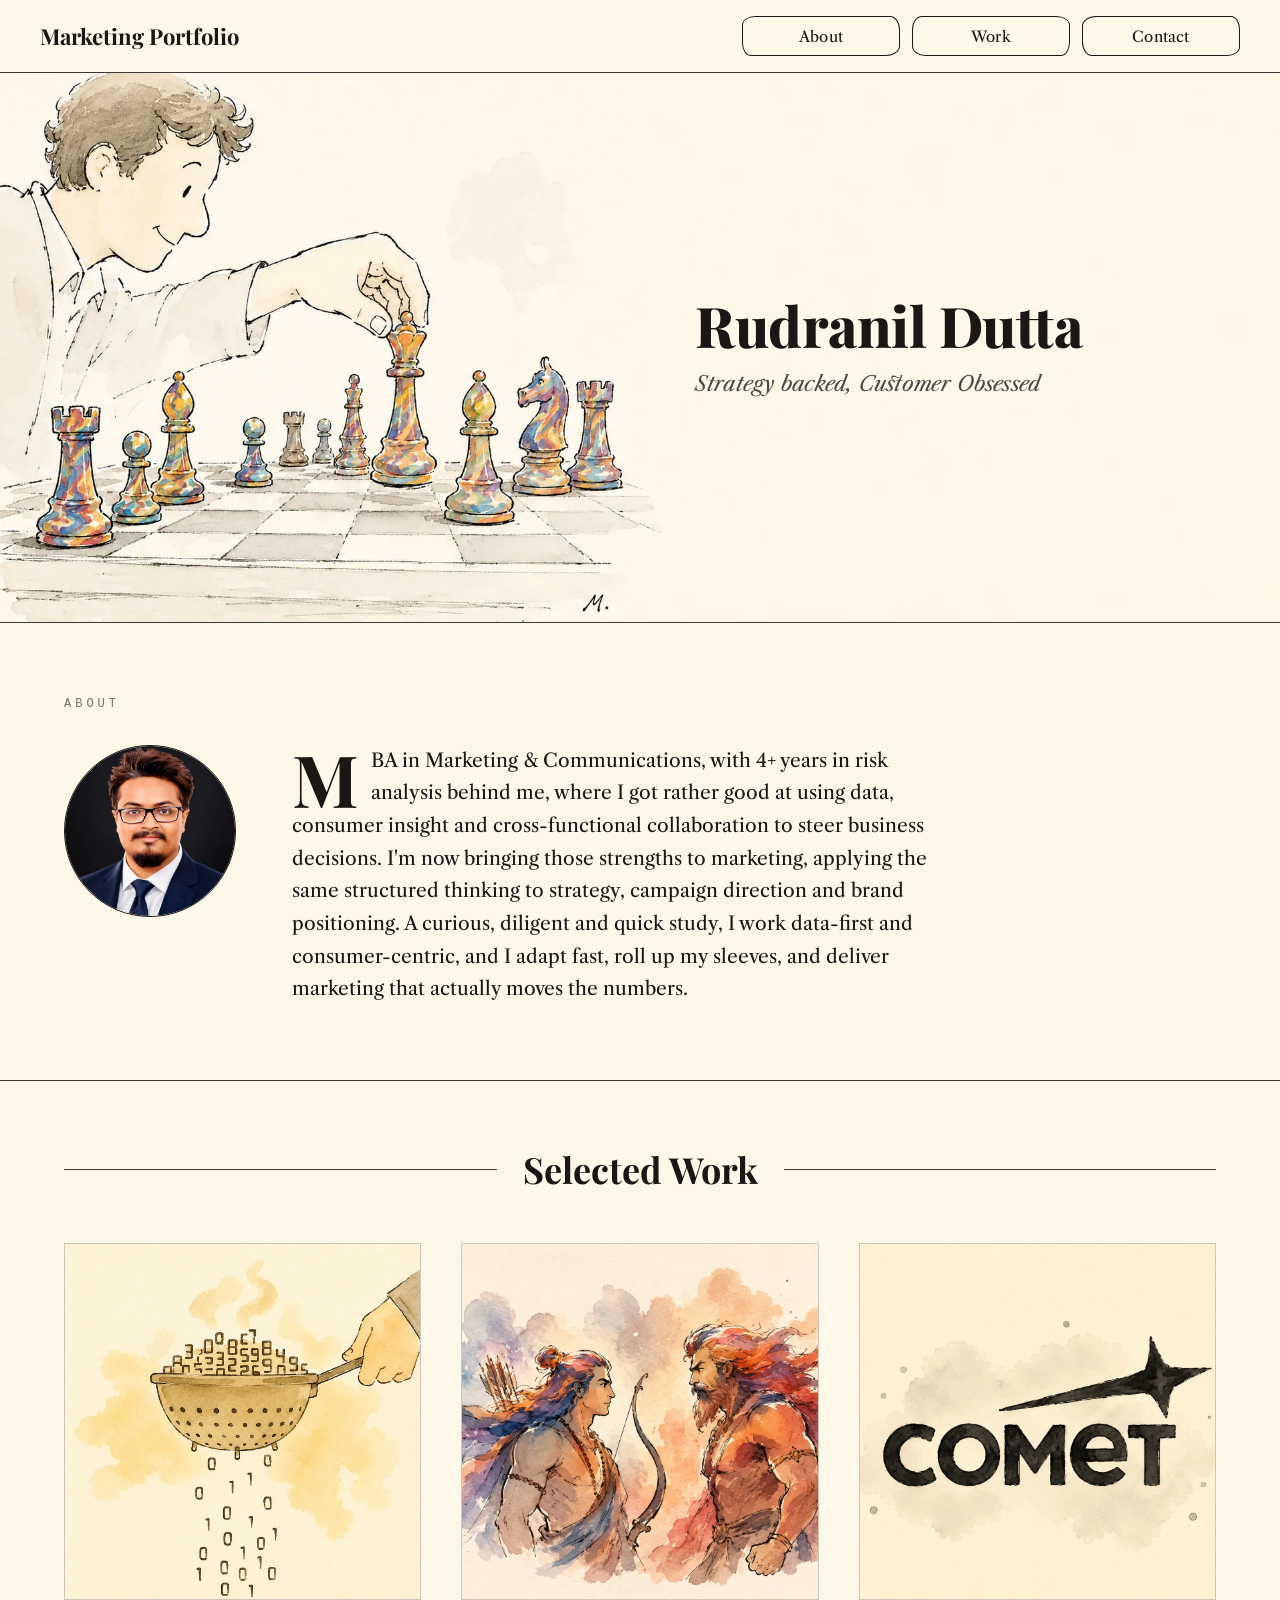
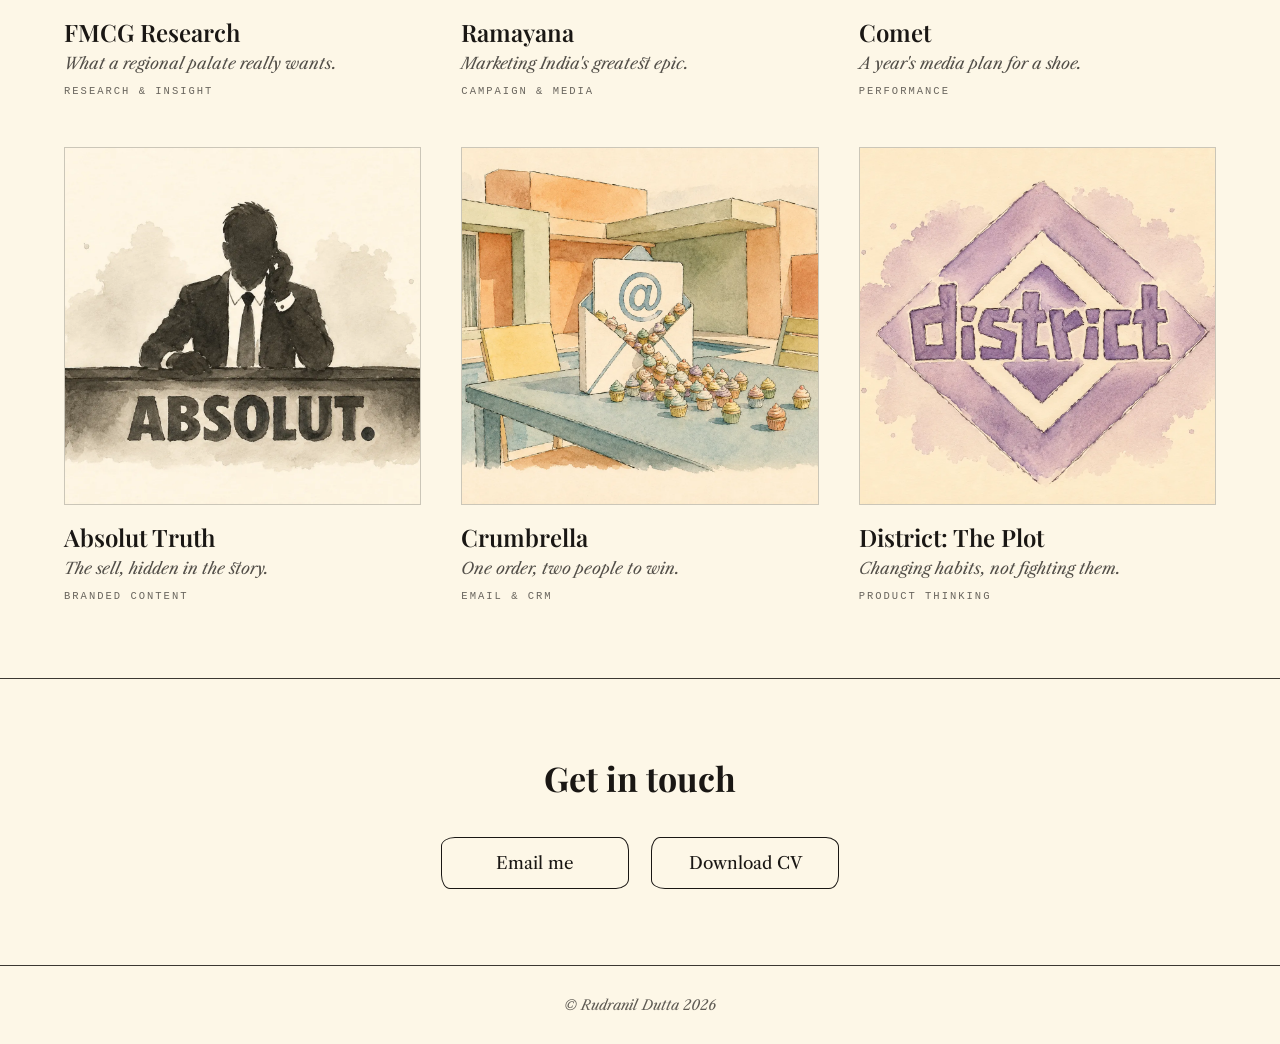
==== index.html @ c4cd290c "Add files via upload" ====
<!DOCTYPE html>
<html lang="en">
<head>
<meta charset="utf-8">
<meta name="viewport" content="width=device-width, initial-scale=1">
<title>Rudranil Dutta · Marketing Portfolio</title>
<meta name="description" content="The marketing portfolio of Rudranil Dutta. Strategy, consumer insight and campaign work across research, branded content, performance media and CRM.">
<meta name="theme-color" content="#FBF8F0">
<meta property="og:type" content="website">
<meta property="og:title" content="Rudranil Dutta · Marketing Portfolio">
<meta property="og:description" content="The marketing portfolio of Rudranil Dutta. Strategy, consumer insight and campaign work across research, branded content, performance media and CRM.">
<meta property="og:image" content="assets/hero-banner.webp">
<meta name="twitter:card" content="summary_large_image">
<meta name="twitter:title" content="Rudranil Dutta · Marketing Portfolio">
<meta name="twitter:description" content="The marketing portfolio of Rudranil Dutta. Strategy, consumer insight and campaign work across research, branded content, performance media and CRM.">
<link rel="icon" href="favicon.svg" type="image/svg+xml">
<link rel="preconnect" href="https://fonts.googleapis.com">
<link rel="preconnect" href="https://fonts.gstatic.com" crossorigin>
<link href="https://fonts.googleapis.com/css2?family=Playfair+Display:ital,wght@0,400;0,500;0,600;0,700;0,800;0,900;1,400;1,500;1,600&family=Libre+Caslon+Text:ital,wght@0,400;0,700;1,400&display=swap" rel="stylesheet">
<style>
  * { box-sizing: border-box; }
  html, body { margin: 0; padding: 0; }
  body { background: #FDF7E7; }
  .nav-desktop { display: flex; gap: 12px; }
  .nav-hamburger { display: none; }
  .work-grid { display: grid; grid-template-columns: repeat(3, 1fr); gap: 50px 40px; }
  .about-row { display: flex; gap: clamp(28px, 5vw, 56px); align-items: flex-start; }
  .hero-name { font-size: clamp(20px, 5.2vw, 56px); }
  .hero-tag { font-size: clamp(11px, 2.4vw, 21px); }
  @media (max-width: 760px) {
    .nav-desktop { display: none; }
    .nav-hamburger { display: flex; }
    .work-grid { grid-template-columns: 1fr; gap: 34px; }
    .about-row { flex-direction: column; align-items: center; text-align: left; }
  }
  .work-card { transition: transform .35s ease; }
  .work-card:hover { transform: translateY(-7px) scale(1.025); }
</style>
</head>
<body>
<div style="background:#FDF7E7;color:#1A1714;font-family:'Libre Caslon Text',Georgia,serif;min-height:100vh;">

  <svg width="0" height="0" style="position:absolute;width:0;height:0;overflow:hidden;" aria-hidden="true" focusable="false">
    <defs>
      <filter id="inkFill" x="-70%" y="-70%" width="240%" height="240%" color-interpolation-filters="sRGB">
        <feTurbulence type="fractalNoise" baseFrequency="0.014 0.019" numOctaves="4" seed="11" stitchTiles="stitch" result="noise"></feTurbulence>
        <feDisplacementMap in="SourceGraphic" in2="noise" scale="46" xChannelSelector="R" yChannelSelector="G" result="disp"></feDisplacementMap>
        <feGaussianBlur in="disp" stdDeviation="0.5"></feGaussianBlur>
      </filter>
    </defs>
  </svg>

  <!-- header -->
  <header style="position:sticky;top:0;z-index:40;background:#FDF7E7;border-bottom:1px solid rgba(26,23,20,0.85);padding:16px clamp(20px,4vw,40px);">
    <div style="display:flex;align-items:center;justify-content:space-between;gap:16px;">
      <div style="font-family:'Playfair Display',serif;font-size:clamp(18px,2.4vw,22px);font-weight:700;">Marketing Portfolio</div>
      <nav class="nav-desktop">
        <a href="#about" data-target="about" style="display:flex;align-items:center;justify-content:center;width:158px;height:40px;border:1.5px solid #1A1714;border-radius:13px 10px 14px 9px / 9px 14px 10px 13px;background:radial-gradient(circle at 50% 50%,#1A1714 0%,#1A1714 74%,rgba(26,23,20,0.4) 90%,rgba(26,23,20,0) 100%) no-repeat center / 0% 0%;color:#1A1714;font-family:'Libre Caslon Text',serif;font-size:15px;letter-spacing:0.2px;text-decoration:none;cursor:pointer;transition:background-size .55s cubic-bezier(.34,.1,.2,1),color .38s ease;">About</a>
        <a href="#work" data-target="work" style="display:flex;align-items:center;justify-content:center;width:158px;height:40px;border:1.5px solid #1A1714;border-radius:10px 14px 9px 13px / 13px 9px 14px 10px;background:radial-gradient(circle at 50% 50%,#1A1714 0%,#1A1714 74%,rgba(26,23,20,0.4) 90%,rgba(26,23,20,0) 100%) no-repeat center / 0% 0%;color:#1A1714;font-family:'Libre Caslon Text',serif;font-size:15px;letter-spacing:0.2px;text-decoration:none;cursor:pointer;transition:background-size .55s cubic-bezier(.34,.1,.2,1),color .38s ease;">Work</a>
        <a href="#contact" data-target="contact" style="display:flex;align-items:center;justify-content:center;width:158px;height:40px;border:1.5px solid #1A1714;border-radius:14px 9px 13px 10px / 10px 13px 9px 14px;background:radial-gradient(circle at 50% 50%,#1A1714 0%,#1A1714 74%,rgba(26,23,20,0.4) 90%,rgba(26,23,20,0) 100%) no-repeat center / 0% 0%;color:#1A1714;font-family:'Libre Caslon Text',serif;font-size:15px;letter-spacing:0.2px;text-decoration:none;cursor:pointer;transition:background-size .55s cubic-bezier(.34,.1,.2,1),color .38s ease;">Contact</a>
      </nav>
      <button id="navToggle" aria-expanded="false" class="nav-hamburger" aria-label="Open menu" style="width:42px;height:42px;border:1.5px solid #1A1714;border-radius:11px 9px 12px 8px / 8px 12px 9px 11px;background:transparent;flex-direction:column;align-items:center;justify-content:center;gap:5px;cursor:pointer;padding:0;">
        <span style="width:18px;height:1.6px;background:#1A1714;display:block;"></span>
        <span style="width:18px;height:1.6px;background:#1A1714;display:block;"></span>
        <span style="width:18px;height:1.6px;background:#1A1714;display:block;"></span>
      </button>
    </div>
    
      <nav id="mobileNav" style="display:none;flex-direction:column;gap:10px;padding-top:16px;">
        <a href="#about" data-target="about" style="display:flex;align-items:center;justify-content:center;height:44px;border:1.5px solid #1A1714;border-radius:13px 10px 14px 9px / 9px 14px 10px 13px;color:#1A1714;font-family:'Libre Caslon Text',serif;font-size:16px;text-decoration:none;background:radial-gradient(circle at 50% 50%,#1A1714 0%,#1A1714 74%,rgba(26,23,20,0.4) 90%,rgba(26,23,20,0) 100%) no-repeat center / 0% 0%;transition:background-size .55s cubic-bezier(.34,.1,.2,1),color .38s ease;">About</a>
        <a href="#work" data-target="work" style="display:flex;align-items:center;justify-content:center;height:44px;border:1.5px solid #1A1714;border-radius:10px 14px 9px 13px / 13px 9px 14px 10px;color:#1A1714;font-family:'Libre Caslon Text',serif;font-size:16px;text-decoration:none;background:radial-gradient(circle at 50% 50%,#1A1714 0%,#1A1714 74%,rgba(26,23,20,0.4) 90%,rgba(26,23,20,0) 100%) no-repeat center / 0% 0%;transition:background-size .55s cubic-bezier(.34,.1,.2,1),color .38s ease;">Work</a>
        <a href="#contact" data-target="contact" style="display:flex;align-items:center;justify-content:center;height:44px;border:1.5px solid #1A1714;border-radius:14px 9px 13px 10px / 10px 13px 9px 14px;color:#1A1714;font-family:'Libre Caslon Text',serif;font-size:16px;text-decoration:none;background:radial-gradient(circle at 50% 50%,#1A1714 0%,#1A1714 74%,rgba(26,23,20,0.4) 90%,rgba(26,23,20,0) 100%) no-repeat center / 0% 0%;transition:background-size .55s cubic-bezier(.34,.1,.2,1),color .38s ease;">Contact</a>
      </nav>
    
  </header>

  <!-- hero -->
  <section>
    <div style="position:relative;width:100%;">
      <img src="assets/hero-banner.webp" alt="Watercolour banner of a man moving a colourful queen forward across a chessboard, with empty ivory paper on the right" style="display:block;width:100%;height:auto;"/>
      <div style="position:absolute;top:0;right:0;height:100%;width:46%;display:flex;flex-direction:column;justify-content:center;padding:0 clamp(12px,3.6vw,52px) 0 4px;z-index:2;">
        <h1 class="hero-name" style="margin:0;font-family:'Playfair Display',serif;font-weight:800;line-height:1.03;letter-spacing:-0.5px;">Rudranil Dutta</h1>
        <p class="hero-tag" style="margin:clamp(7px,1.4vw,16px) 0 0;font-family:'Libre Caslon Text',serif;font-style:italic;line-height:1.34;color:rgba(26,23,20,0.78);">Strategy backed, Customer Obsessed</p>
      </div>
    </div>
  </section>

  <!-- about -->
  <section data-sec="about" style="padding:clamp(46px,6vw,74px) clamp(22px,6vw,64px);border-top:1px solid rgba(26,23,20,0.85);">
    <div style="font-family:ui-monospace,Menlo,monospace;font-size:12px;letter-spacing:4px;color:rgba(26,23,20,0.6);margin-bottom:clamp(24px,3vw,34px);">ABOUT</div>
    <div class="about-row">
      <div style="flex:0 0 auto;width:clamp(134px,15vw,172px);height:clamp(134px,15vw,172px);border-radius:50%;overflow:hidden;border:1.5px solid #1A1714;">
        <img src="assets/headshot.webp" alt="Portrait of Rudranil Dutta" style="width:100%;height:100%;object-fit:cover;object-position:50% 22%;display:block;"/>
      </div>
      <p style="margin:0;max-width:660px;font-family:'Libre Caslon Text',serif;font-size:clamp(17px,1.9vw,19px);line-height:1.72;">
        <span style="float:left;font-family:'Playfair Display',serif;font-size:clamp(58px,7vw,72px);line-height:0.72;font-weight:700;padding:8px 12px 0 0;">M</span>BA in Marketing &amp; Communications, with 4+ years in risk analysis behind me, where I got rather good at using data, consumer insight and cross-functional collaboration to steer business decisions. I'm now bringing those strengths to marketing, applying the same structured thinking to strategy, campaign direction and brand positioning. A curious, diligent and quick study, I work data-first and consumer-centric, and I adapt fast, roll up my sleeves, and deliver marketing that actually moves the numbers.
      </p>
    </div>
  </section>

  <!-- work -->
  <section data-sec="work" style="padding:clamp(42px,5vw,64px) clamp(22px,6vw,64px) clamp(56px,7vw,76px);border-top:1px solid rgba(26,23,20,0.85);">
    <div style="display:flex;align-items:center;gap:clamp(16px,3vw,26px);margin-bottom:clamp(34px,5vw,50px);">
      <div style="flex:1;height:1px;background:rgba(26,23,20,0.85);"></div>
      <h2 style="margin:0;font-family:'Playfair Display',serif;font-weight:700;font-size:clamp(26px,4vw,36px);white-space:nowrap;">Selected Work</h2>
      <div style="flex:1;height:1px;background:rgba(26,23,20,0.85);"></div>
    </div>
    <div class="work-grid">
      <a class="work-card" href="Regional-Palate-Case-Study.html" style="display:flex;flex-direction:column;text-decoration:none;color:#1A1714;transition:transform .35s ease;">
  <div style="width:100%;aspect-ratio:1 / 1;overflow:hidden;border:1px solid rgba(26,23,20,0.22);background:#FDF7E7;">
    <img src="assets/cs-fmcg.webp" alt="Watercolour of a hand straining a colander of numbers into falling binary" loading="lazy" style="width:100%;height:100%;object-fit:cover;display:block;"/>
  </div>
  <div style="margin-top:16px;font-family:'Playfair Display',serif;font-size:clamp(23px,2.6vw,24px);font-weight:600;">FMCG Research</div>
  <div style="margin-top:5px;font-family:'Libre Caslon Text',serif;font-style:italic;font-size:16px;color:rgba(26,23,20,0.75);">What a regional palate really wants.</div>
  <div style="margin-top:12px;font-family:ui-monospace,Menlo,monospace;font-size:10.5px;letter-spacing:2px;color:rgba(26,23,20,0.65);">RESEARCH &amp; INSIGHT</div>
</a>
<a class="work-card" href="Ramayana-Case-Study.html" style="display:flex;flex-direction:column;text-decoration:none;color:#1A1714;transition:transform .35s ease;">
  <div style="width:100%;aspect-ratio:1 / 1;overflow:hidden;border:1px solid rgba(26,23,20,0.22);background:#FDF7E7;">
    <img src="assets/cs-ramayana.webp" alt="Watercolour illustration for the Ramayana campaign" loading="lazy" style="width:100%;height:100%;object-fit:cover;display:block;"/>
  </div>
  <div style="margin-top:16px;font-family:'Playfair Display',serif;font-size:clamp(23px,2.6vw,24px);font-weight:600;">Ramayana</div>
  <div style="margin-top:5px;font-family:'Libre Caslon Text',serif;font-style:italic;font-size:16px;color:rgba(26,23,20,0.75);">Marketing India's greatest epic.</div>
  <div style="margin-top:12px;font-family:ui-monospace,Menlo,monospace;font-size:10.5px;letter-spacing:2px;color:rgba(26,23,20,0.65);">CAMPAIGN &amp; MEDIA</div>
</a>
<a class="work-card" href="Comet-Case-Study.html" style="display:flex;flex-direction:column;text-decoration:none;color:#1A1714;transition:transform .35s ease;">
  <div style="width:100%;aspect-ratio:1 / 1;overflow:hidden;border:1px solid rgba(26,23,20,0.22);background:#FDF7E7;">
    <img src="assets/cs-comet.webp" alt="Watercolour illustration of the Comet shoe campaign" loading="lazy" style="width:100%;height:100%;object-fit:cover;display:block;"/>
  </div>
  <div style="margin-top:16px;font-family:'Playfair Display',serif;font-size:clamp(23px,2.6vw,24px);font-weight:600;">Comet</div>
  <div style="margin-top:5px;font-family:'Libre Caslon Text',serif;font-style:italic;font-size:16px;color:rgba(26,23,20,0.75);">A year's media plan for a shoe.</div>
  <div style="margin-top:12px;font-family:ui-monospace,Menlo,monospace;font-size:10.5px;letter-spacing:2px;color:rgba(26,23,20,0.65);">PERFORMANCE</div>
</a>
<a class="work-card" href="Absolut-Truth-Case-Study.html" style="display:flex;flex-direction:column;text-decoration:none;color:#1A1714;transition:transform .35s ease;">
  <div style="width:100%;aspect-ratio:1 / 1;overflow:hidden;border:1px solid rgba(26,23,20,0.22);background:#FDF7E7;">
    <img src="assets/cs-absolut.webp" alt="Watercolour illustration for Absolut branded content" loading="lazy" style="width:100%;height:100%;object-fit:cover;display:block;"/>
  </div>
  <div style="margin-top:16px;font-family:'Playfair Display',serif;font-size:clamp(23px,2.6vw,24px);font-weight:600;">Absolut Truth</div>
  <div style="margin-top:5px;font-family:'Libre Caslon Text',serif;font-style:italic;font-size:16px;color:rgba(26,23,20,0.75);">The sell, hidden in the story.</div>
  <div style="margin-top:12px;font-family:ui-monospace,Menlo,monospace;font-size:10.5px;letter-spacing:2px;color:rgba(26,23,20,0.65);">BRANDED CONTENT</div>
</a>
<a class="work-card" href="Crumbrella-Case-Study.html" style="display:flex;flex-direction:column;text-decoration:none;color:#1A1714;transition:transform .35s ease;">
  <div style="width:100%;aspect-ratio:1 / 1;overflow:hidden;border:1px solid rgba(26,23,20,0.22);background:#FDF7E7;">
    <img src="assets/cs-crumbrella.webp" alt="Watercolour illustration of the Crumbrella concept" loading="lazy" style="width:100%;height:100%;object-fit:cover;display:block;"/>
  </div>
  <div style="margin-top:16px;font-family:'Playfair Display',serif;font-size:clamp(23px,2.6vw,24px);font-weight:600;">Crumbrella</div>
  <div style="margin-top:5px;font-family:'Libre Caslon Text',serif;font-style:italic;font-size:16px;color:rgba(26,23,20,0.75);">One order, two people to win.</div>
  <div style="margin-top:12px;font-family:ui-monospace,Menlo,monospace;font-size:10.5px;letter-spacing:2px;color:rgba(26,23,20,0.65);">EMAIL &amp; CRM</div>
</a>
<a class="work-card" href="District-Plot-Case-Study.html" style="display:flex;flex-direction:column;text-decoration:none;color:#1A1714;transition:transform .35s ease;">
  <div style="width:100%;aspect-ratio:1 / 1;overflow:hidden;border:1px solid rgba(26,23,20,0.22);background:#FDF7E7;">
    <img src="assets/cs-district.webp" alt="Watercolour illustration for District: The Plot" loading="lazy" style="width:100%;height:100%;object-fit:cover;display:block;"/>
  </div>
  <div style="margin-top:16px;font-family:'Playfair Display',serif;font-size:clamp(23px,2.6vw,24px);font-weight:600;">District: The Plot</div>
  <div style="margin-top:5px;font-family:'Libre Caslon Text',serif;font-style:italic;font-size:16px;color:rgba(26,23,20,0.75);">Changing habits, not fighting them.</div>
  <div style="margin-top:12px;font-family:ui-monospace,Menlo,monospace;font-size:10.5px;letter-spacing:2px;color:rgba(26,23,20,0.65);">PRODUCT THINKING</div>
</a>
    </div>
  </section>

  <!-- contact -->
  <section data-sec="contact" style="padding:clamp(50px,7vw,76px) clamp(22px,6vw,64px);border-top:1px solid rgba(26,23,20,0.85);text-align:center;">
    <h2 style="margin:0 0 clamp(28px,4vw,36px);font-family:'Playfair Display',serif;font-weight:700;font-size:clamp(28px,4vw,34px);">Get in touch</h2>
    <div style="display:flex;gap:clamp(14px,2vw,22px);justify-content:center;flex-wrap:wrap;">
      <a href="mailto:rudranil06@gmail.com" style="display:flex;align-items:center;justify-content:center;width:188px;max-width:100%;height:52px;border:1.5px solid #1A1714;border-radius:14px 10px 13px 9px / 9px 13px 10px 14px;background:radial-gradient(circle at 50% 50%,#1A1714 0%,#1A1714 74%,rgba(26,23,20,0.4) 90%,rgba(26,23,20,0) 100%) no-repeat center / 0% 0%;color:#1A1714;font-family:'Libre Caslon Text',serif;font-size:17px;text-decoration:none;cursor:pointer;transition:background-size .55s cubic-bezier(.34,.1,.2,1),color .38s ease;">Email me</a>
      <a href="Rudranil-Dutta-CV.pdf" download target="_blank" rel="noopener" style="display:flex;align-items:center;justify-content:center;width:188px;max-width:100%;height:52px;border:1.5px solid #1A1714;border-radius:9px 13px 10px 14px / 14px 10px 13px 9px;background:radial-gradient(circle at 50% 50%,#1A1714 0%,#1A1714 74%,rgba(26,23,20,0.4) 90%,rgba(26,23,20,0) 100%) no-repeat center / 0% 0%;color:#1A1714;font-family:'Libre Caslon Text',serif;font-size:17px;text-decoration:none;cursor:pointer;transition:background-size .55s cubic-bezier(.34,.1,.2,1),color .38s ease;">Download CV</a>
    </div>
  </section>

  <!-- footer -->
  <footer style="padding:30px;border-top:1px solid rgba(26,23,20,0.85);text-align:center;">
    <div style="font-family:'Libre Caslon Text',serif;font-style:italic;font-size:14px;color:rgba(26,23,20,0.7);">&copy; Rudranil Dutta 2026</div>
  </footer>

</div>
<script src="assets/site.js"></script>
<script src="assets/home.js"></script>
</body>
</html>
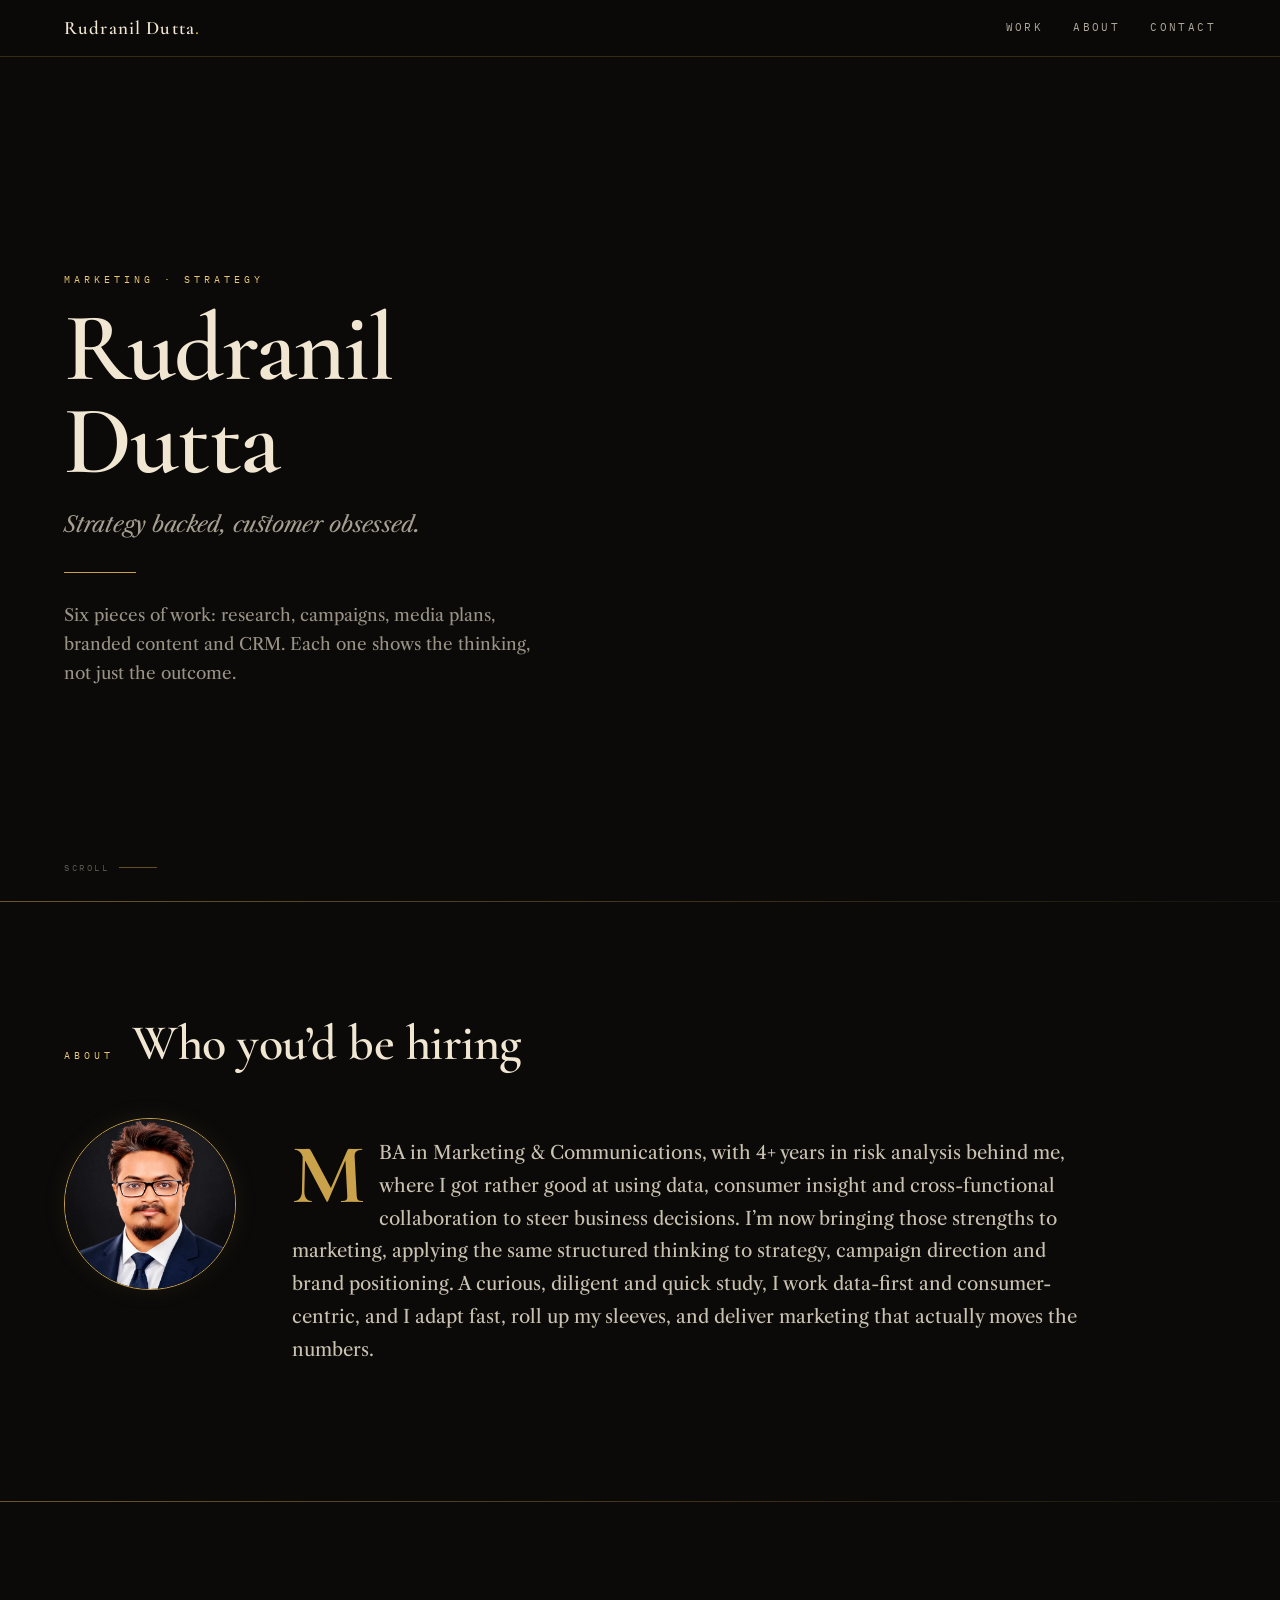
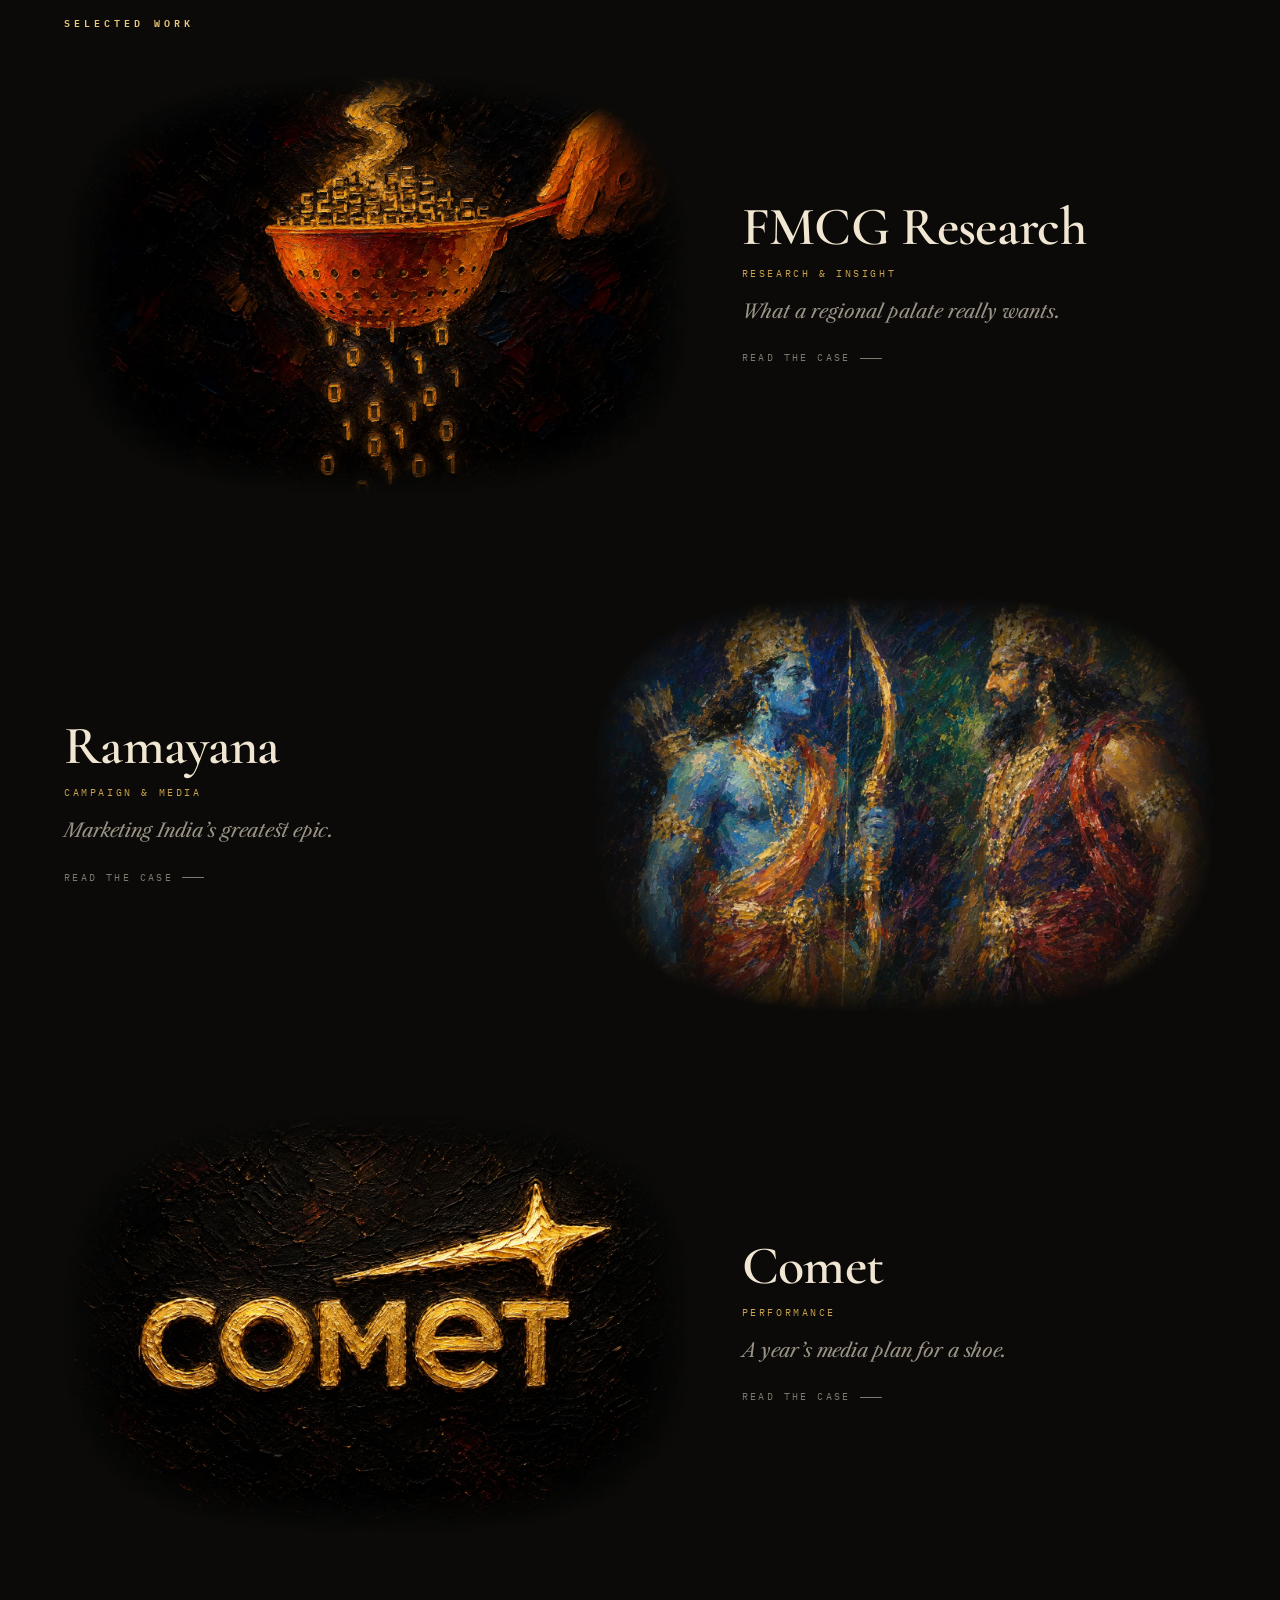
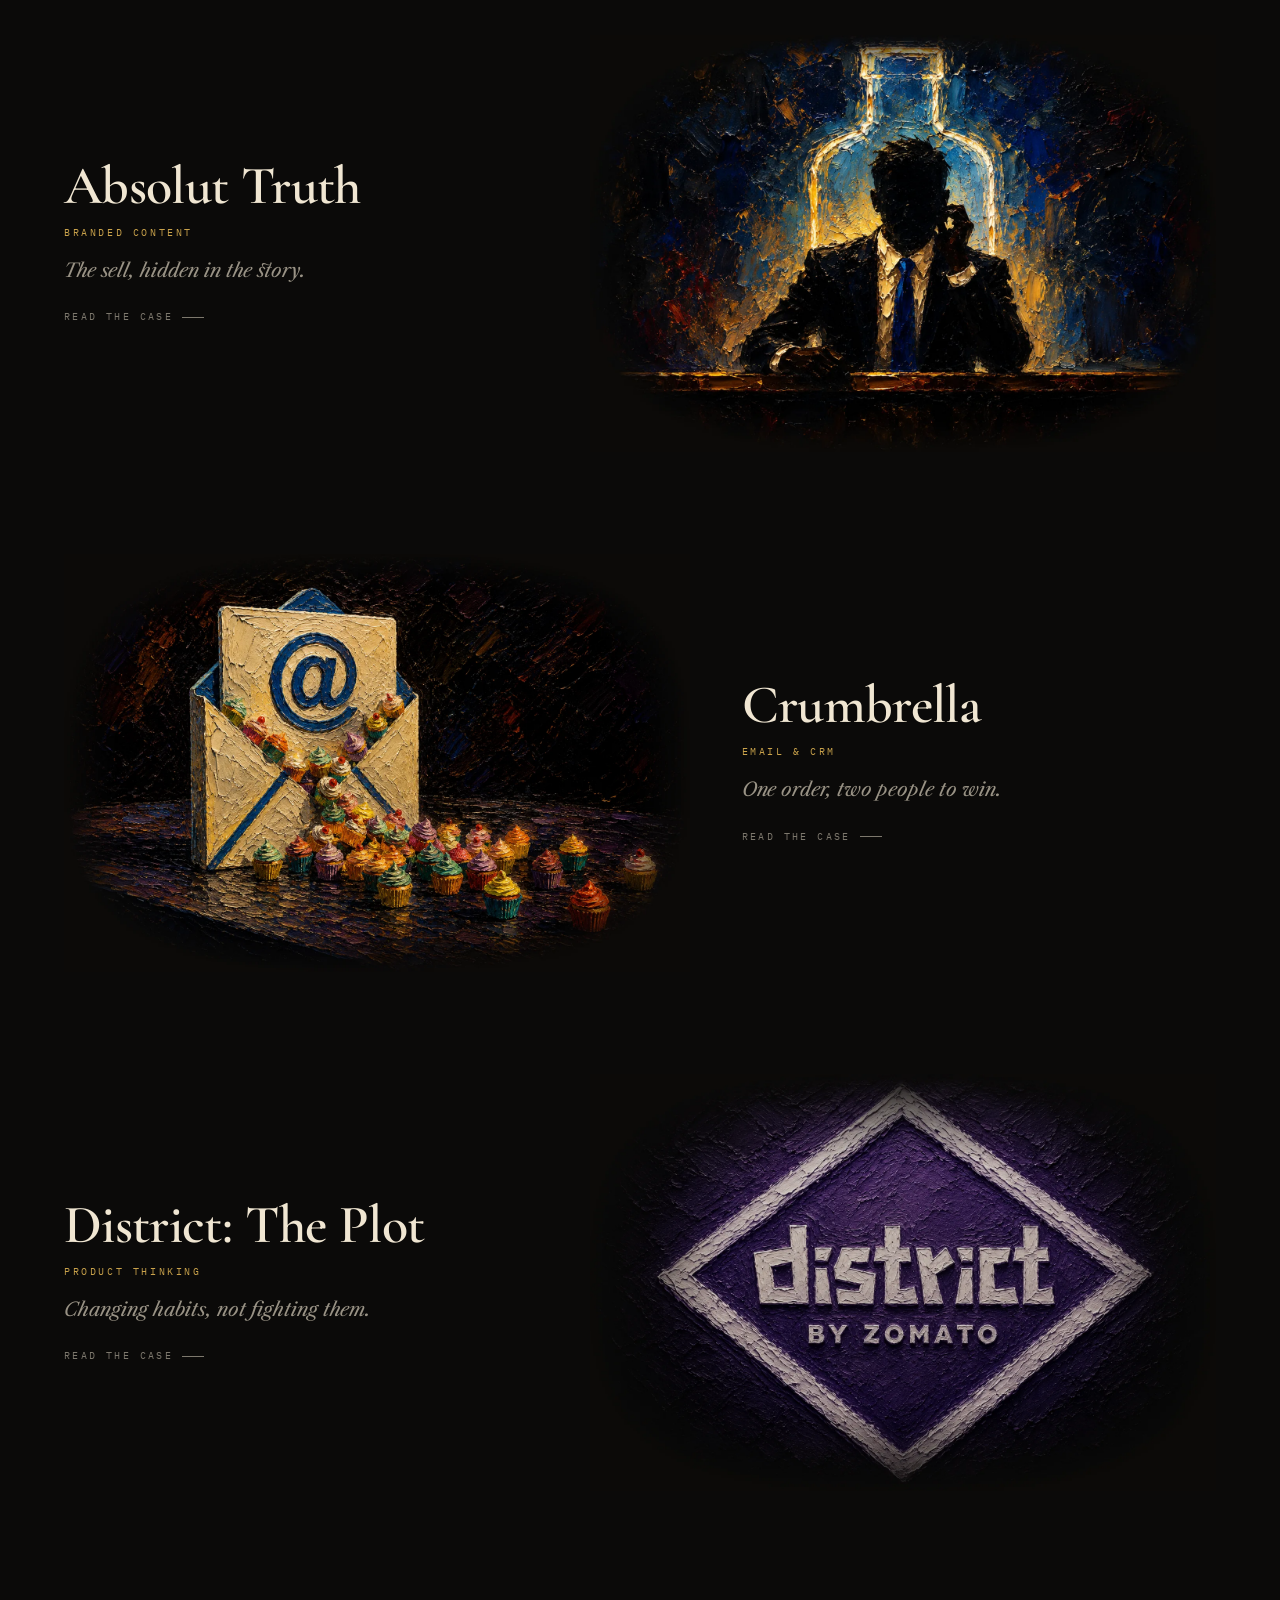
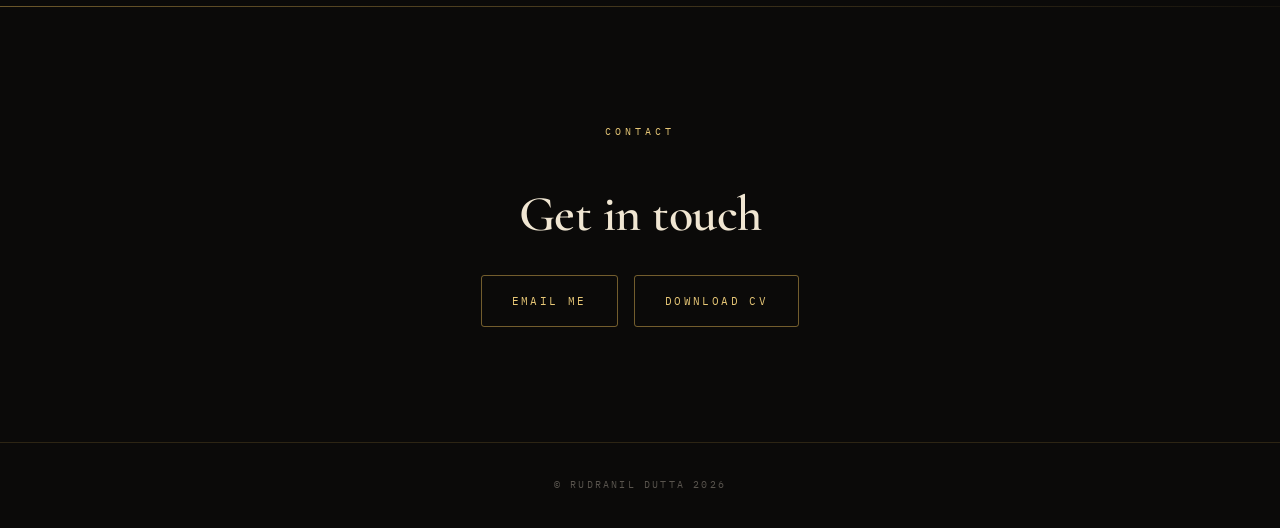
==== commit e8bb0b2a: "Add files via upload" ====
--- a/index.html
+++ b/index.html
@@ -5,174 +5,401 @@
 <meta name="viewport" content="width=device-width, initial-scale=1">
 <title>Rudranil Dutta · Marketing Portfolio</title>
 <meta name="description" content="The marketing portfolio of Rudranil Dutta. Strategy, consumer insight and campaign work across research, branded content, performance media and CRM.">
-<meta name="theme-color" content="#FBF8F0">
+<meta name="theme-color" content="#0B0A09">
 <meta property="og:type" content="website">
 <meta property="og:title" content="Rudranil Dutta · Marketing Portfolio">
-<meta property="og:description" content="The marketing portfolio of Rudranil Dutta. Strategy, consumer insight and campaign work across research, branded content, performance media and CRM.">
-<meta property="og:image" content="assets/hero-banner.webp">
+<meta property="og:description" content="Strategy, consumer insight and campaign work across research, branded content, performance media and CRM.">
+<meta property="og:image" content="assets/art/absolut.webp">
 <meta name="twitter:card" content="summary_large_image">
 <meta name="twitter:title" content="Rudranil Dutta · Marketing Portfolio">
-<meta name="twitter:description" content="The marketing portfolio of Rudranil Dutta. Strategy, consumer insight and campaign work across research, branded content, performance media and CRM.">
+<meta name="twitter:description" content="Strategy, consumer insight and campaign work across research, branded content, performance media and CRM.">
 <link rel="icon" href="favicon.svg" type="image/svg+xml">
 <link rel="preconnect" href="https://fonts.googleapis.com">
 <link rel="preconnect" href="https://fonts.gstatic.com" crossorigin>
-<link href="https://fonts.googleapis.com/css2?family=Playfair+Display:ital,wght@0,400;0,500;0,600;0,700;0,800;0,900;1,400;1,500;1,600&family=Libre+Caslon+Text:ital,wght@0,400;0,700;1,400&display=swap" rel="stylesheet">
+<link href="https://fonts.googleapis.com/css2?family=Cormorant+Garamond:wght@500;600;700&family=Libre+Caslon+Text:ital@0;1&family=IBM+Plex+Mono:wght@400;500&display=swap" rel="stylesheet">
+<script type="importmap">
+{ "imports": { "three": "./assets/vendor/three.module.js" } }
+</script>
 <style>
-  * { box-sizing: border-box; }
-  html, body { margin: 0; padding: 0; }
-  body { background: #FDF7E7; }
-  .nav-desktop { display: flex; gap: 12px; }
-  .nav-hamburger { display: none; }
-  .work-grid { display: grid; grid-template-columns: repeat(3, 1fr); gap: 50px 40px; }
-  .about-row { display: flex; gap: clamp(28px, 5vw, 56px); align-items: flex-start; }
-  .hero-name { font-size: clamp(20px, 5.2vw, 56px); }
-  .hero-tag { font-size: clamp(11px, 2.4vw, 21px); }
-  @media (max-width: 760px) {
-    .nav-desktop { display: none; }
-    .nav-hamburger { display: flex; }
-    .work-grid { grid-template-columns: 1fr; gap: 34px; }
-    .about-row { flex-direction: column; align-items: center; text-align: left; }
-  }
-  .work-card { transition: transform .35s ease; }
-  .work-card:hover { transform: translateY(-7px) scale(1.025); }
+  :root{
+    --obsidian:#0B0A09;
+    --panel:#14110E;
+    --gold:#C9A24B;
+    --gold-lit:#E8C877;
+    --ivory:#F0E6D2;
+    --oxblood:#9E2B25;
+    --display:'Cormorant Garamond',Georgia,serif;
+    --body:'Libre Caslon Text',Georgia,serif;
+    --mono:'IBM Plex Mono',ui-monospace,Menlo,monospace;
+    --pad:clamp(22px,5vw,72px);
+    color-scheme:dark;   /* native scrollbars and controls follow the theme */
+  }
+  *{box-sizing:border-box;}
+  html{scroll-behavior:smooth;}
+  body{
+    margin:0;background:var(--obsidian);color:var(--ivory);
+    font-family:var(--body);font-size:17px;line-height:1.7;
+    -webkit-font-smoothing:antialiased;
+    -webkit-tap-highlight-color:rgba(201,162,75,.18);
+  }
+  h1,h2,.row-title{text-wrap:balance;}
+  img{max-width:100%;display:block;}
+  a{color:inherit;}
+
+  .skip{position:absolute;left:-9999px;top:0;background:var(--gold);color:var(--obsidian);padding:10px 16px;z-index:100;font-family:var(--mono);font-size:12px;}
+  .skip:focus{left:12px;top:12px;}
+  :focus-visible{outline:2px solid var(--gold-lit);outline-offset:3px;}
+
+  .kicker{font-family:var(--mono);font-size:10px;letter-spacing:4px;text-transform:uppercase;color:var(--gold-lit);}
+  .rule{height:1px;background:linear-gradient(to right,rgba(201,162,75,.5),rgba(201,162,75,.06));border:0;margin:0;}
+
+  /* ---------- header ---------- */
+  header{
+    position:sticky;top:0;z-index:40;background:rgba(11,10,9,.82);
+    backdrop-filter:blur(10px);border-bottom:1px solid rgba(201,162,75,.22);
+    padding:6px max(var(--pad),env(safe-area-inset-left)) 6px max(var(--pad),env(safe-area-inset-right));
+    display:flex;align-items:center;justify-content:space-between;gap:18px;
+  }
+  .wordmark{font-family:var(--display);font-weight:600;font-size:19px;letter-spacing:.06em;text-decoration:none;}
+  .wordmark span{color:var(--gold);}
+  nav.top{display:flex;gap:clamp(16px,2.4vw,30px);}
+  nav.top a{font-family:var(--mono);font-size:10.5px;letter-spacing:2.4px;text-transform:uppercase;text-decoration:none;color:rgba(240,230,210,.72);transition:color .25s ease;display:inline-flex;align-items:center;min-height:44px;}
+
+  /* ---------- hero ---------- */
+  .hero{
+    min-height:calc(100vh - 56px);display:grid;
+    grid-template-columns:1fr 1fr;align-items:center;gap:clamp(20px,4vw,50px);
+    padding:clamp(30px,5vw,60px) var(--pad);position:relative;overflow:hidden;
+  }
+  .hero-copy{max-width:620px;}
+  h1{
+    font-family:var(--display);font-weight:600;
+    font-size:clamp(46px,7.6vw,104px);line-height:.96;letter-spacing:-.018em;
+    margin:14px 0 0;color:var(--ivory);
+  }
+  .tagline{font-style:italic;font-size:clamp(16px,1.9vw,22px);color:rgba(240,230,210,.68);margin:18px 0 0;}
+  .hero-rule{width:72px;height:1px;background:var(--gold);margin:28px 0;}
+  .hero-intro{font-size:clamp(15px,1.6vw,17px);color:rgba(240,230,210,.62);max-width:44ch;margin:0;}
+
+  /* cube lands here in step 2 */
+  .hero-stage{
+    position:relative;min-height:min(58vh,460px);border-radius:10px;
+    display:flex;align-items:center;justify-content:center;
+  }
+  .hero-stage::before{
+    content:"";position:absolute;inset:0;
+    background:radial-gradient(ellipse at 50% 42%,rgba(201,162,75,.10) 0%,rgba(201,162,75,.03) 40%,transparent 70%);
+    pointer-events:none;
+  }
+  .stage-note{
+    font-family:var(--mono);font-size:9.5px;letter-spacing:2.4px;text-transform:uppercase;
+    color:rgba(201,162,75,.42);border:1px dashed rgba(201,162,75,.28);
+    padding:14px 18px;border-radius:6px;text-align:center;line-height:1.9;
+  }
+  .stage-wrap{position:relative;display:flex;flex-direction:column;justify-content:center;min-height:min(62vh,500px);}
+  /* the hero collapses to type alone wherever the cube can't or shouldn't run */
+  .hero.no-cube .stage-wrap{display:none;}
+  .hero.no-cube{grid-template-columns:1fr;}
+
+  .cube-caption{
+    position:absolute;left:0;right:0;bottom:6px;z-index:3;pointer-events:none;
+    display:flex;flex-direction:column;align-items:center;gap:5px;
+    opacity:0;transform:translateY(6px);transition:opacity .3s ease,transform .3s ease;
+  }
+  .cube-caption.on{opacity:1;transform:none;}
+  .cube-caption.going .cc-name{color:var(--gold-lit);}
+  .cc-name{font-family:var(--display);font-weight:600;font-size:clamp(19px,2.3vw,26px);line-height:1.1;transition:color .3s ease;}
+  .cc-tag{font-family:var(--mono);font-size:9px;letter-spacing:2.6px;text-transform:uppercase;color:var(--gold);}
+  .cc-skills{font-family:var(--mono);font-size:8.5px;letter-spacing:1.4px;color:rgba(240,230,210,.42);text-align:center;max-width:34ch;line-height:1.7;}
+  .cube-hint{
+    position:absolute;left:0;right:0;bottom:6px;z-index:2;text-align:center;pointer-events:none;
+    font-family:var(--mono);font-size:9px;letter-spacing:2.6px;text-transform:uppercase;
+    color:rgba(240,230,210,.3);transition:opacity .3s ease;
+  }
+  .cube-caption.on ~ .cube-hint{opacity:0;}
+  .scroll-cue{
+    position:absolute;left:var(--pad);bottom:26px;
+    font-family:var(--mono);font-size:9px;letter-spacing:2.6px;text-transform:uppercase;
+    color:rgba(240,230,210,.34);display:flex;align-items:center;gap:9px;
+  }
+  .scroll-cue::after{content:"";width:38px;height:1px;background:rgba(201,162,75,.45);}
+
+  /* ---------- sections ---------- */
+  section{padding:clamp(64px,9vw,120px) var(--pad);}
+  .sec-head{display:flex;align-items:baseline;gap:18px;margin-bottom:clamp(30px,4vw,48px);flex-wrap:wrap;}
+  h2{font-family:var(--display);font-weight:600;font-size:clamp(30px,4.4vw,50px);line-height:1.06;margin:0;letter-spacing:-.01em;}
+
+  /* ---------- about ---------- */
+  .about-grid{display:flex;gap:clamp(28px,5vw,56px);align-items:flex-start;}
+  .portrait{
+    flex:0 0 auto;margin:0;overflow:hidden;border-radius:50%;
+    width:clamp(134px,15vw,172px);height:clamp(134px,15vw,172px);
+    border:1.5px solid var(--gold);
+    box-shadow:0 0 24px rgba(201,162,75,.09);
+  }
+  .portrait img{width:100%;height:100%;object-fit:cover;object-position:50% 22%;display:block;}
+  .about-body{max-width:66ch;font-size:clamp(16px,1.7vw,18.5px);line-height:1.78;color:rgba(240,230,210,.84);}
+  .about-body::first-letter{
+    font-family:var(--display);font-weight:700;font-size:4.6em;line-height:.76;
+    float:left;padding:6px 14px 0 0;color:var(--gold);
+  }
+
+  /* ---------- work: story rows ---------- */
+  .work-rows{display:flex;flex-direction:column;gap:clamp(56px,8vw,110px);}
+  .row{
+    display:grid;grid-template-columns:1.32fr 1fr;align-items:center;
+    gap:clamp(22px,4vw,58px);text-decoration:none;color:inherit;
+  }
+  .row:nth-child(even){grid-template-columns:1fr 1.32fr;}
+  .row:nth-child(even) .row-art{order:2;}
+  .row:nth-child(even) .row-meta{order:1;}
+  .row-art{overflow:hidden;}
+  .row-art img{width:100%;height:auto;transition:transform .8s cubic-bezier(.2,.7,.2,1);}
+  .row-title{
+    font-family:var(--display);font-weight:600;font-size:clamp(30px,4.6vw,54px);
+    line-height:1.02;letter-spacing:-.012em;margin:0;transition:color .3s ease;
+  }
+  .row-tag{font-family:var(--mono);font-size:9.5px;letter-spacing:2.6px;text-transform:uppercase;color:var(--gold);margin-top:12px;}
+  .row-dek{font-style:italic;font-size:clamp(15px,1.7vw,19px);color:rgba(240,230,210,.62);margin:14px 0 0;}
+  .row-cta{
+    font-family:var(--mono);font-size:9.5px;letter-spacing:2.4px;text-transform:uppercase;
+    color:rgba(240,230,210,.5);margin-top:22px;display:inline-flex;align-items:center;gap:9px;transition:color .3s ease;
+  }
+  /* the rule grows via transform, not gap: animating gap relayouts the row every frame */
+  .row-cta::after{content:"";width:22px;height:1px;background:currentColor;transform-origin:left center;transition:transform .3s ease;}
+
+  /* ---------- contact ---------- */
+  .contact{text-align:center;}
+  .btns{display:flex;gap:16px;justify-content:center;flex-wrap:wrap;margin-top:34px;}
+  .btn{
+    font-family:var(--mono);font-size:11px;letter-spacing:2.4px;text-transform:uppercase;
+    text-decoration:none;color:var(--gold-lit);border:1px solid rgba(201,162,75,.55);
+    padding:16px 30px;border-radius:3px;background:transparent;
+    transition:background .35s ease,color .35s ease,border-color .35s ease;
+  }
+
+  footer{padding:34px var(--pad);border-top:1px solid rgba(201,162,75,.18);text-align:center;}
+  footer p{font-family:var(--mono);font-size:9.5px;letter-spacing:2.2px;color:rgba(240,230,210,.34);margin:0;text-transform:uppercase;}
+
+  /* ---------- responsive ---------- */
+  @media (max-width:900px){
+    .hero{grid-template-columns:1fr;min-height:auto;padding-top:clamp(40px,10vw,70px);}
+    .hero-stage{min-height:300px;order:2;}
+    .hero-copy{order:1;}
+    .scroll-cue{display:none;}
+    .about-grid{flex-direction:column;align-items:flex-start;gap:24px;}
+    .row,.row:nth-child(even){grid-template-columns:1fr;gap:18px;}
+    .row:nth-child(even) .row-art{order:0;}
+    .row:nth-child(even) .row-meta{order:1;}
+    nav.top{gap:14px;}
+    nav.top a{font-size:9.5px;letter-spacing:1.6px;}
+  }
+
+  /* Touch devices fire :hover on tap and leave it stuck. Gate every hover behind a real pointer. */
+  @media (hover: hover) and (pointer: fine){
+    nav.top a:hover{color:var(--gold-lit);}
+    .row:hover .row-art img{transform:scale(1.035);}
+    .row:hover .row-title{color:var(--gold-lit);}
+    .row:hover .row-cta{color:var(--gold-lit);}
+    .row:hover .row-cta::after{transform:scaleX(1.7);}
+    .btn:hover{background:var(--gold);color:var(--obsidian);border-color:var(--gold);}
+  }
+
+  @media (prefers-reduced-motion:reduce){
+    html{scroll-behavior:auto;}
+    *{transition:none!important;animation:none!important;}
+  }
 </style>
 </head>
 <body>
-<div style="background:#FDF7E7;color:#1A1714;font-family:'Libre Caslon Text',Georgia,serif;min-height:100vh;">
-
-  <svg width="0" height="0" style="position:absolute;width:0;height:0;overflow:hidden;" aria-hidden="true" focusable="false">
-    <defs>
-      <filter id="inkFill" x="-70%" y="-70%" width="240%" height="240%" color-interpolation-filters="sRGB">
-        <feTurbulence type="fractalNoise" baseFrequency="0.014 0.019" numOctaves="4" seed="11" stitchTiles="stitch" result="noise"></feTurbulence>
-        <feDisplacementMap in="SourceGraphic" in2="noise" scale="46" xChannelSelector="R" yChannelSelector="G" result="disp"></feDisplacementMap>
-        <feGaussianBlur in="disp" stdDeviation="0.5"></feGaussianBlur>
-      </filter>
-    </defs>
-  </svg>
-
-  <!-- header -->
-  <header style="position:sticky;top:0;z-index:40;background:#FDF7E7;border-bottom:1px solid rgba(26,23,20,0.85);padding:16px clamp(20px,4vw,40px);">
-    <div style="display:flex;align-items:center;justify-content:space-between;gap:16px;">
-      <div style="font-family:'Playfair Display',serif;font-size:clamp(18px,2.4vw,22px);font-weight:700;">Marketing Portfolio</div>
-      <nav class="nav-desktop">
-        <a href="#about" data-target="about" style="display:flex;align-items:center;justify-content:center;width:158px;height:40px;border:1.5px solid #1A1714;border-radius:13px 10px 14px 9px / 9px 14px 10px 13px;background:radial-gradient(circle at 50% 50%,#1A1714 0%,#1A1714 74%,rgba(26,23,20,0.4) 90%,rgba(26,23,20,0) 100%) no-repeat center / 0% 0%;color:#1A1714;font-family:'Libre Caslon Text',serif;font-size:15px;letter-spacing:0.2px;text-decoration:none;cursor:pointer;transition:background-size .55s cubic-bezier(.34,.1,.2,1),color .38s ease;">About</a>
-        <a href="#work" data-target="work" style="display:flex;align-items:center;justify-content:center;width:158px;height:40px;border:1.5px solid #1A1714;border-radius:10px 14px 9px 13px / 13px 9px 14px 10px;background:radial-gradient(circle at 50% 50%,#1A1714 0%,#1A1714 74%,rgba(26,23,20,0.4) 90%,rgba(26,23,20,0) 100%) no-repeat center / 0% 0%;color:#1A1714;font-family:'Libre Caslon Text',serif;font-size:15px;letter-spacing:0.2px;text-decoration:none;cursor:pointer;transition:background-size .55s cubic-bezier(.34,.1,.2,1),color .38s ease;">Work</a>
-        <a href="#contact" data-target="contact" style="display:flex;align-items:center;justify-content:center;width:158px;height:40px;border:1.5px solid #1A1714;border-radius:14px 9px 13px 10px / 10px 13px 9px 14px;background:radial-gradient(circle at 50% 50%,#1A1714 0%,#1A1714 74%,rgba(26,23,20,0.4) 90%,rgba(26,23,20,0) 100%) no-repeat center / 0% 0%;color:#1A1714;font-family:'Libre Caslon Text',serif;font-size:15px;letter-spacing:0.2px;text-decoration:none;cursor:pointer;transition:background-size .55s cubic-bezier(.34,.1,.2,1),color .38s ease;">Contact</a>
-      </nav>
-      <button id="navToggle" aria-expanded="false" class="nav-hamburger" aria-label="Open menu" style="width:42px;height:42px;border:1.5px solid #1A1714;border-radius:11px 9px 12px 8px / 8px 12px 9px 11px;background:transparent;flex-direction:column;align-items:center;justify-content:center;gap:5px;cursor:pointer;padding:0;">
-        <span style="width:18px;height:1.6px;background:#1A1714;display:block;"></span>
-        <span style="width:18px;height:1.6px;background:#1A1714;display:block;"></span>
-        <span style="width:18px;height:1.6px;background:#1A1714;display:block;"></span>
-      </button>
-    </div>
-    
-      <nav id="mobileNav" style="display:none;flex-direction:column;gap:10px;padding-top:16px;">
-        <a href="#about" data-target="about" style="display:flex;align-items:center;justify-content:center;height:44px;border:1.5px solid #1A1714;border-radius:13px 10px 14px 9px / 9px 14px 10px 13px;color:#1A1714;font-family:'Libre Caslon Text',serif;font-size:16px;text-decoration:none;background:radial-gradient(circle at 50% 50%,#1A1714 0%,#1A1714 74%,rgba(26,23,20,0.4) 90%,rgba(26,23,20,0) 100%) no-repeat center / 0% 0%;transition:background-size .55s cubic-bezier(.34,.1,.2,1),color .38s ease;">About</a>
-        <a href="#work" data-target="work" style="display:flex;align-items:center;justify-content:center;height:44px;border:1.5px solid #1A1714;border-radius:10px 14px 9px 13px / 13px 9px 14px 10px;color:#1A1714;font-family:'Libre Caslon Text',serif;font-size:16px;text-decoration:none;background:radial-gradient(circle at 50% 50%,#1A1714 0%,#1A1714 74%,rgba(26,23,20,0.4) 90%,rgba(26,23,20,0) 100%) no-repeat center / 0% 0%;transition:background-size .55s cubic-bezier(.34,.1,.2,1),color .38s ease;">Work</a>
-        <a href="#contact" data-target="contact" style="display:flex;align-items:center;justify-content:center;height:44px;border:1.5px solid #1A1714;border-radius:14px 9px 13px 10px / 10px 13px 9px 14px;color:#1A1714;font-family:'Libre Caslon Text',serif;font-size:16px;text-decoration:none;background:radial-gradient(circle at 50% 50%,#1A1714 0%,#1A1714 74%,rgba(26,23,20,0.4) 90%,rgba(26,23,20,0) 100%) no-repeat center / 0% 0%;transition:background-size .55s cubic-bezier(.34,.1,.2,1),color .38s ease;">Contact</a>
-      </nav>
-    
-  </header>
-
-  <!-- hero -->
-  <section>
-    <div style="position:relative;width:100%;">
-      <img src="assets/hero-banner.webp" alt="Watercolour banner of a man moving a colourful queen forward across a chessboard, with empty ivory paper on the right" style="display:block;width:100%;height:auto;"/>
-      <div style="position:absolute;top:0;right:0;height:100%;width:46%;display:flex;flex-direction:column;justify-content:center;padding:0 clamp(12px,3.6vw,52px) 0 4px;z-index:2;">
-        <h1 class="hero-name" style="margin:0;font-family:'Playfair Display',serif;font-weight:800;line-height:1.03;letter-spacing:-0.5px;">Rudranil Dutta</h1>
-        <p class="hero-tag" style="margin:clamp(7px,1.4vw,16px) 0 0;font-family:'Libre Caslon Text',serif;font-style:italic;line-height:1.34;color:rgba(26,23,20,0.78);">Strategy backed, Customer Obsessed</p>
-      </div>
+<a class="skip" href="#work">Skip to the work</a>
+
+<header>
+  <a class="wordmark" href="#top">Rudranil Dutta<span>.</span></a>
+  <nav class="top" aria-label="Primary">
+    <a href="#work">Work</a>
+    <a href="#about">About</a>
+    <a href="#contact">Contact</a>
+  </nav>
+</header>
+
+<main id="top">
+
+  <!-- ===== hero ===== -->
+  <div class="hero no-cube" id="hero">
+    <div class="hero-copy">
+      <div class="kicker">Marketing &middot; Strategy</div>
+      <h1>Rudranil<br>Dutta</h1>
+      <p class="tagline">Strategy backed, customer obsessed.</p>
+      <div class="hero-rule"></div>
+      <p class="hero-intro">Six pieces of work: research, campaigns, media plans, branded content and CRM. Each one shows the thinking, not just the outcome.</p>
+    </div>
+    <div class="stage-wrap">
+      <div class="hero-stage" id="cubeStage" aria-hidden="true"></div>
+      <div class="cube-caption" id="cubeCaption"></div>
+      <div class="cube-hint" id="cubeHint">Drag to turn &middot; click a face to open it</div>
+    </div>
+    <div class="scroll-cue">Scroll</div>
+  </div>
+
+  <hr class="rule">
+
+  <!-- ===== about ===== -->
+  <section id="about">
+    <div class="sec-head">
+      <span class="kicker">About</span>
+      <h2>Who you&rsquo;d be hiring</h2>
+    </div>
+    <div class="about-grid">
+    <div class="portrait">
+      <img src="assets/headshot.webp" alt="Portrait of Rudranil Dutta" width="1106" height="1422">
+    </div>
+    <p class="about-body">MBA in Marketing &amp; Communications, with 4+ years in risk analysis behind me, where I got rather good at using data, consumer insight and cross-functional collaboration to steer business decisions. I&rsquo;m now bringing those strengths to marketing, applying the same structured thinking to strategy, campaign direction and brand positioning. A curious, diligent and quick study, I work data-first and consumer-centric, and I adapt fast, roll up my sleeves, and deliver marketing that actually moves the numbers.</p>
     </div>
   </section>
 
-  <!-- about -->
-  <section data-sec="about" style="padding:clamp(46px,6vw,74px) clamp(22px,6vw,64px);border-top:1px solid rgba(26,23,20,0.85);">
-    <div style="font-family:ui-monospace,Menlo,monospace;font-size:12px;letter-spacing:4px;color:rgba(26,23,20,0.6);margin-bottom:clamp(24px,3vw,34px);">ABOUT</div>
-    <div class="about-row">
-      <div style="flex:0 0 auto;width:clamp(134px,15vw,172px);height:clamp(134px,15vw,172px);border-radius:50%;overflow:hidden;border:1.5px solid #1A1714;">
-        <img src="assets/headshot.webp" alt="Portrait of Rudranil Dutta" style="width:100%;height:100%;object-fit:cover;object-position:50% 22%;display:block;"/>
-      </div>
-      <p style="margin:0;max-width:660px;font-family:'Libre Caslon Text',serif;font-size:clamp(17px,1.9vw,19px);line-height:1.72;">
-        <span style="float:left;font-family:'Playfair Display',serif;font-size:clamp(58px,7vw,72px);line-height:0.72;font-weight:700;padding:8px 12px 0 0;">M</span>BA in Marketing &amp; Communications, with 4+ years in risk analysis behind me, where I got rather good at using data, consumer insight and cross-functional collaboration to steer business decisions. I'm now bringing those strengths to marketing, applying the same structured thinking to strategy, campaign direction and brand positioning. A curious, diligent and quick study, I work data-first and consumer-centric, and I adapt fast, roll up my sleeves, and deliver marketing that actually moves the numbers.
-      </p>
+  <hr class="rule">
+
+  <!-- ===== work ===== -->
+  <section id="work">
+    <div class="sec-head">
+      <!-- a real h2: without it the six case titles hang under About in the heading outline -->
+      <h2 class="kicker">Selected work</h2>
+    </div>
+
+    <div class="work-rows">
+
+      <a class="row" href="Regional-Palate-Case-Study.html">
+        <div class="row-art">
+          <img src="assets/art/fmcg.webp" alt="Impasto oil painting: a hand tilts a colander of glowing numerals, binary digits draining through its holes into the dark." loading="lazy" width="1600" height="1067">
+        </div>
+        <div class="row-meta">
+          <h3 class="row-title">FMCG Research</h3>
+          <div class="row-tag">Research &amp; Insight</div>
+          <p class="row-dek">What a regional palate really wants.</p>
+          <span class="row-cta">Read the case</span>
+        </div>
+      </a>
+
+      <a class="row" href="Ramayana-Case-Study.html">
+        <div class="row-art">
+          <img src="assets/art/ramayana.webp" alt="Impasto oil painting: Rama, blue-skinned and holding a golden bow, faces the crowned Ravana across a dark field, gold catching the light." loading="lazy" width="1600" height="1067">
+        </div>
+        <div class="row-meta">
+          <h3 class="row-title">Ramayana</h3>
+          <div class="row-tag">Campaign &amp; Media</div>
+          <p class="row-dek">Marketing India&rsquo;s greatest epic.</p>
+          <span class="row-cta">Read the case</span>
+        </div>
+      </a>
+
+      <a class="row" href="Comet-Case-Study.html">
+        <div class="row-art">
+          <img src="assets/art/comet.webp" alt="Impasto oil painting: the Comet wordmark and its four-pointed star rendered in thick gold leaf on near-black." loading="lazy" width="1600" height="1067">
+        </div>
+        <div class="row-meta">
+          <h3 class="row-title">Comet</h3>
+          <div class="row-tag">Performance</div>
+          <p class="row-dek">A year&rsquo;s media plan for a shoe.</p>
+          <span class="row-cta">Read the case</span>
+        </div>
+      </a>
+
+      <a class="row" href="Absolut-Truth-Case-Study.html">
+        <div class="row-art">
+          <img src="assets/art/absolut.webp" alt="Impasto oil painting: a silhouetted talk-show host at a desk, framed by the glowing outline of a giant vodka bottle." loading="lazy" width="1600" height="1067">
+        </div>
+        <div class="row-meta">
+          <h3 class="row-title">Absolut Truth</h3>
+          <div class="row-tag">Branded Content</div>
+          <p class="row-dek">The sell, hidden in the story.</p>
+          <span class="row-cta">Read the case</span>
+        </div>
+      </a>
+
+      <a class="row" href="Crumbrella-Case-Study.html">
+        <div class="row-art">
+          <img src="assets/art/crumbrella.webp" alt="Impasto oil painting: a pale envelope marked with an at symbol, cupcakes spilling from it across a dark table." loading="lazy" width="1600" height="1067">
+        </div>
+        <div class="row-meta">
+          <h3 class="row-title">Crumbrella</h3>
+          <div class="row-tag">Email &amp; CRM</div>
+          <p class="row-dek">One order, two people to win.</p>
+          <span class="row-cta">Read the case</span>
+        </div>
+      </a>
+
+      <a class="row" href="District-Plot-Case-Study.html">
+        <div class="row-art">
+          <img src="assets/art/district.webp" alt="Impasto oil painting: the District by Zomato wordmark inside a diamond, in cream on deep violet fading to black." loading="lazy" width="1600" height="1067">
+        </div>
+        <div class="row-meta">
+          <h3 class="row-title">District: The Plot</h3>
+          <div class="row-tag">Product Thinking</div>
+          <p class="row-dek">Changing habits, not fighting them.</p>
+          <span class="row-cta">Read the case</span>
+        </div>
+      </a>
+
     </div>
   </section>
 
-  <!-- work -->
-  <section data-sec="work" style="padding:clamp(42px,5vw,64px) clamp(22px,6vw,64px) clamp(56px,7vw,76px);border-top:1px solid rgba(26,23,20,0.85);">
-    <div style="display:flex;align-items:center;gap:clamp(16px,3vw,26px);margin-bottom:clamp(34px,5vw,50px);">
-      <div style="flex:1;height:1px;background:rgba(26,23,20,0.85);"></div>
-      <h2 style="margin:0;font-family:'Playfair Display',serif;font-weight:700;font-size:clamp(26px,4vw,36px);white-space:nowrap;">Selected Work</h2>
-      <div style="flex:1;height:1px;background:rgba(26,23,20,0.85);"></div>
-    </div>
-    <div class="work-grid">
-      <a class="work-card" href="Regional-Palate-Case-Study.html" style="display:flex;flex-direction:column;text-decoration:none;color:#1A1714;transition:transform .35s ease;">
-  <div style="width:100%;aspect-ratio:1 / 1;overflow:hidden;border:1px solid rgba(26,23,20,0.22);background:#FDF7E7;">
-    <img src="assets/cs-fmcg.webp" alt="Watercolour of a hand straining a colander of numbers into falling binary" loading="lazy" style="width:100%;height:100%;object-fit:cover;display:block;"/>
-  </div>
-  <div style="margin-top:16px;font-family:'Playfair Display',serif;font-size:clamp(23px,2.6vw,24px);font-weight:600;">FMCG Research</div>
-  <div style="margin-top:5px;font-family:'Libre Caslon Text',serif;font-style:italic;font-size:16px;color:rgba(26,23,20,0.75);">What a regional palate really wants.</div>
-  <div style="margin-top:12px;font-family:ui-monospace,Menlo,monospace;font-size:10.5px;letter-spacing:2px;color:rgba(26,23,20,0.65);">RESEARCH &amp; INSIGHT</div>
-</a>
-<a class="work-card" href="Ramayana-Case-Study.html" style="display:flex;flex-direction:column;text-decoration:none;color:#1A1714;transition:transform .35s ease;">
-  <div style="width:100%;aspect-ratio:1 / 1;overflow:hidden;border:1px solid rgba(26,23,20,0.22);background:#FDF7E7;">
-    <img src="assets/cs-ramayana.webp" alt="Watercolour illustration for the Ramayana campaign" loading="lazy" style="width:100%;height:100%;object-fit:cover;display:block;"/>
-  </div>
-  <div style="margin-top:16px;font-family:'Playfair Display',serif;font-size:clamp(23px,2.6vw,24px);font-weight:600;">Ramayana</div>
-  <div style="margin-top:5px;font-family:'Libre Caslon Text',serif;font-style:italic;font-size:16px;color:rgba(26,23,20,0.75);">Marketing India's greatest epic.</div>
-  <div style="margin-top:12px;font-family:ui-monospace,Menlo,monospace;font-size:10.5px;letter-spacing:2px;color:rgba(26,23,20,0.65);">CAMPAIGN &amp; MEDIA</div>
-</a>
-<a class="work-card" href="Comet-Case-Study.html" style="display:flex;flex-direction:column;text-decoration:none;color:#1A1714;transition:transform .35s ease;">
-  <div style="width:100%;aspect-ratio:1 / 1;overflow:hidden;border:1px solid rgba(26,23,20,0.22);background:#FDF7E7;">
-    <img src="assets/cs-comet.webp" alt="Watercolour illustration of the Comet shoe campaign" loading="lazy" style="width:100%;height:100%;object-fit:cover;display:block;"/>
-  </div>
-  <div style="margin-top:16px;font-family:'Playfair Display',serif;font-size:clamp(23px,2.6vw,24px);font-weight:600;">Comet</div>
-  <div style="margin-top:5px;font-family:'Libre Caslon Text',serif;font-style:italic;font-size:16px;color:rgba(26,23,20,0.75);">A year's media plan for a shoe.</div>
-  <div style="margin-top:12px;font-family:ui-monospace,Menlo,monospace;font-size:10.5px;letter-spacing:2px;color:rgba(26,23,20,0.65);">PERFORMANCE</div>
-</a>
-<a class="work-card" href="Absolut-Truth-Case-Study.html" style="display:flex;flex-direction:column;text-decoration:none;color:#1A1714;transition:transform .35s ease;">
-  <div style="width:100%;aspect-ratio:1 / 1;overflow:hidden;border:1px solid rgba(26,23,20,0.22);background:#FDF7E7;">
-    <img src="assets/cs-absolut.webp" alt="Watercolour illustration for Absolut branded content" loading="lazy" style="width:100%;height:100%;object-fit:cover;display:block;"/>
-  </div>
-  <div style="margin-top:16px;font-family:'Playfair Display',serif;font-size:clamp(23px,2.6vw,24px);font-weight:600;">Absolut Truth</div>
-  <div style="margin-top:5px;font-family:'Libre Caslon Text',serif;font-style:italic;font-size:16px;color:rgba(26,23,20,0.75);">The sell, hidden in the story.</div>
-  <div style="margin-top:12px;font-family:ui-monospace,Menlo,monospace;font-size:10.5px;letter-spacing:2px;color:rgba(26,23,20,0.65);">BRANDED CONTENT</div>
-</a>
-<a class="work-card" href="Crumbrella-Case-Study.html" style="display:flex;flex-direction:column;text-decoration:none;color:#1A1714;transition:transform .35s ease;">
-  <div style="width:100%;aspect-ratio:1 / 1;overflow:hidden;border:1px solid rgba(26,23,20,0.22);background:#FDF7E7;">
-    <img src="assets/cs-crumbrella.webp" alt="Watercolour illustration of the Crumbrella concept" loading="lazy" style="width:100%;height:100%;object-fit:cover;display:block;"/>
-  </div>
-  <div style="margin-top:16px;font-family:'Playfair Display',serif;font-size:clamp(23px,2.6vw,24px);font-weight:600;">Crumbrella</div>
-  <div style="margin-top:5px;font-family:'Libre Caslon Text',serif;font-style:italic;font-size:16px;color:rgba(26,23,20,0.75);">One order, two people to win.</div>
-  <div style="margin-top:12px;font-family:ui-monospace,Menlo,monospace;font-size:10.5px;letter-spacing:2px;color:rgba(26,23,20,0.65);">EMAIL &amp; CRM</div>
-</a>
-<a class="work-card" href="District-Plot-Case-Study.html" style="display:flex;flex-direction:column;text-decoration:none;color:#1A1714;transition:transform .35s ease;">
-  <div style="width:100%;aspect-ratio:1 / 1;overflow:hidden;border:1px solid rgba(26,23,20,0.22);background:#FDF7E7;">
-    <img src="assets/cs-district.webp" alt="Watercolour illustration for District: The Plot" loading="lazy" style="width:100%;height:100%;object-fit:cover;display:block;"/>
-  </div>
-  <div style="margin-top:16px;font-family:'Playfair Display',serif;font-size:clamp(23px,2.6vw,24px);font-weight:600;">District: The Plot</div>
-  <div style="margin-top:5px;font-family:'Libre Caslon Text',serif;font-style:italic;font-size:16px;color:rgba(26,23,20,0.75);">Changing habits, not fighting them.</div>
-  <div style="margin-top:12px;font-family:ui-monospace,Menlo,monospace;font-size:10.5px;letter-spacing:2px;color:rgba(26,23,20,0.65);">PRODUCT THINKING</div>
-</a>
+  <hr class="rule">
+
+  <!-- ===== contact ===== -->
+  <section id="contact" class="contact">
+    <div class="sec-head" style="justify-content:center;">
+      <span class="kicker">Contact</span>
+    </div>
+    <h2>Get in touch</h2>
+    <div class="btns">
+      <a class="btn" href="mailto:rudranil06@gmail.com">Email me</a>
+      <a class="btn" href="Rudranil-Dutta-CV.pdf" download target="_blank" rel="noopener">Download CV</a>
     </div>
   </section>
 
-  <!-- contact -->
-  <section data-sec="contact" style="padding:clamp(50px,7vw,76px) clamp(22px,6vw,64px);border-top:1px solid rgba(26,23,20,0.85);text-align:center;">
-    <h2 style="margin:0 0 clamp(28px,4vw,36px);font-family:'Playfair Display',serif;font-weight:700;font-size:clamp(28px,4vw,34px);">Get in touch</h2>
-    <div style="display:flex;gap:clamp(14px,2vw,22px);justify-content:center;flex-wrap:wrap;">
-      <a href="mailto:rudranil06@gmail.com" style="display:flex;align-items:center;justify-content:center;width:188px;max-width:100%;height:52px;border:1.5px solid #1A1714;border-radius:14px 10px 13px 9px / 9px 13px 10px 14px;background:radial-gradient(circle at 50% 50%,#1A1714 0%,#1A1714 74%,rgba(26,23,20,0.4) 90%,rgba(26,23,20,0) 100%) no-repeat center / 0% 0%;color:#1A1714;font-family:'Libre Caslon Text',serif;font-size:17px;text-decoration:none;cursor:pointer;transition:background-size .55s cubic-bezier(.34,.1,.2,1),color .38s ease;">Email me</a>
-      <a href="Rudranil-Dutta-CV.pdf" download target="_blank" rel="noopener" style="display:flex;align-items:center;justify-content:center;width:188px;max-width:100%;height:52px;border:1.5px solid #1A1714;border-radius:9px 13px 10px 14px / 14px 10px 13px 9px;background:radial-gradient(circle at 50% 50%,#1A1714 0%,#1A1714 74%,rgba(26,23,20,0.4) 90%,rgba(26,23,20,0) 100%) no-repeat center / 0% 0%;color:#1A1714;font-family:'Libre Caslon Text',serif;font-size:17px;text-decoration:none;cursor:pointer;transition:background-size .55s cubic-bezier(.34,.1,.2,1),color .38s ease;">Download CV</a>
-    </div>
-  </section>
-
-  <!-- footer -->
-  <footer style="padding:30px;border-top:1px solid rgba(26,23,20,0.85);text-align:center;">
-    <div style="font-family:'Libre Caslon Text',serif;font-style:italic;font-size:14px;color:rgba(26,23,20,0.7);">&copy; Rudranil Dutta 2026</div>
-  </footer>
-
-</div>
-<script src="assets/site.js"></script>
-<script src="assets/home.js"></script>
+</main>
+
+<footer>
+  <p>&copy; Rudranil Dutta 2026</p>
+</footer>
+
+<script type="module">
+/* The cube is delight, never load-bearing. This gate decides who gets it.
+   Everyone else keeps a hero of pure type, and the six cases are six links below. */
+(async () => {
+  const hero = document.getElementById('hero');
+  const stage = document.getElementById('cubeStage');
+  if (!hero || !stage) return;
+
+  const reduced = matchMedia('(prefers-reduced-motion: reduce)').matches;
+  const narrow  = matchMedia('(max-width: 900px)').matches;
+  const thin    = (navigator.hardwareConcurrency || 8) < 4;
+  const saveData = navigator.connection && navigator.connection.saveData;
+
+  let webgl = false;
+  try {
+    const c = document.createElement('canvas');
+    webgl = !!(c.getContext('webgl2') || c.getContext('webgl'));
+  } catch (e) { webgl = false; }
+
+  if (reduced || narrow || thin || saveData || !webgl) return;   // three.js is never even fetched
+
+  try {
+    const { mountCube } = await import('./assets/cube.js');
+    // reveal the stage BEFORE mounting, or the cube measures a hidden, zero-size box
+    hero.classList.remove('no-cube');
+    // The stage stays aria-hidden on purpose. The cube is a mouse-only delight with no keyboard
+    // path; exposing an empty canvas to a screen reader would be noise, not access. Every case it
+    // opens is a real link in the work rows below, which is the accessible route.
+    await mountCube(stage, { caption: document.getElementById('cubeCaption') });
+  } catch (err) {
+    console.warn('Cube did not load; hero stays as type.', err);
+    hero.classList.add('no-cube');
+    stage.setAttribute('aria-hidden', 'true');
+  }
+})();
+</script>
+
 </body>
 </html>
